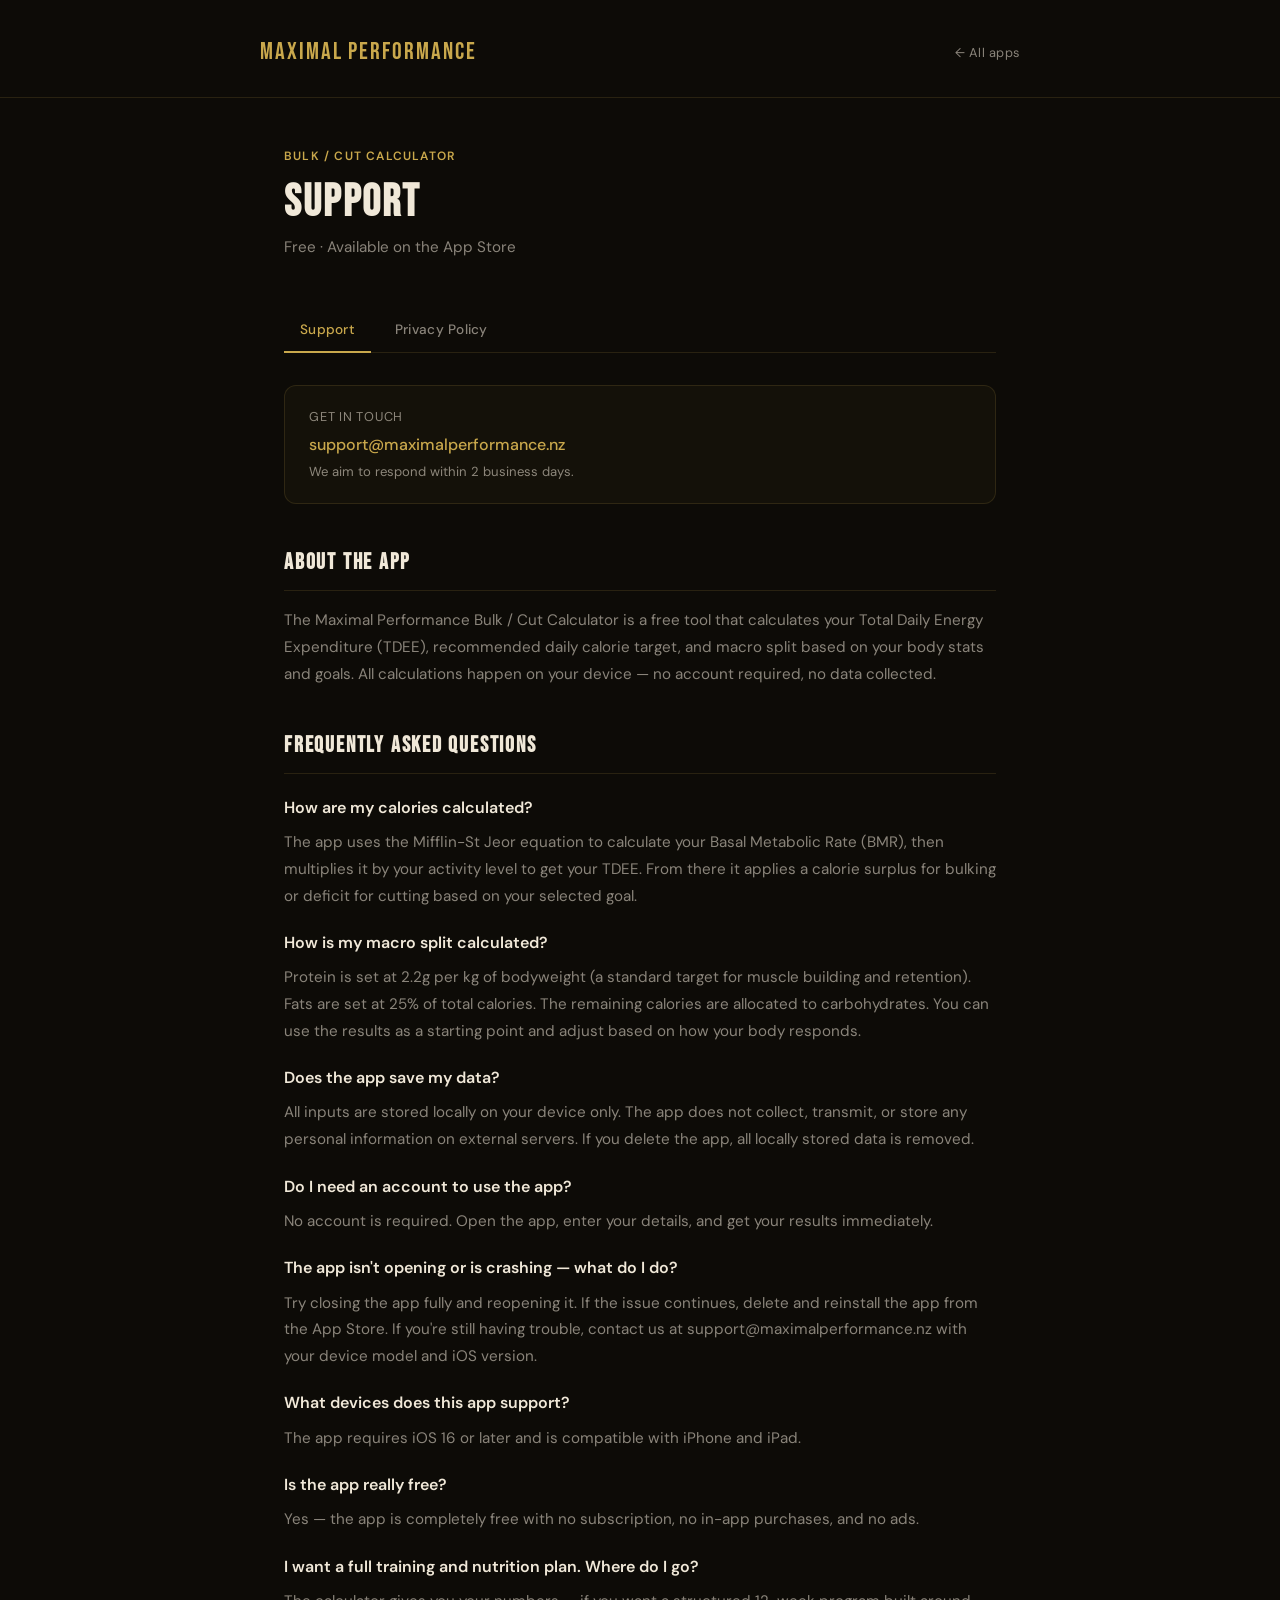
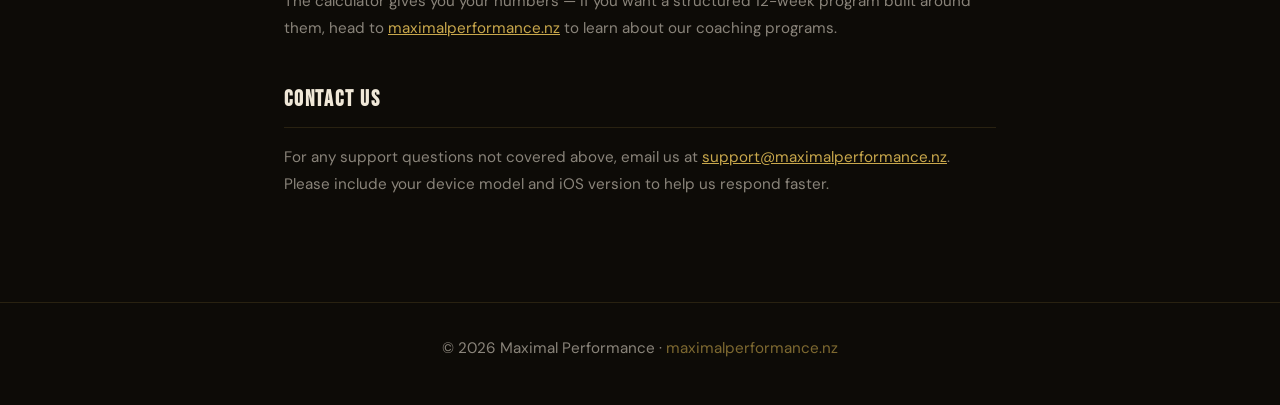
==== calculator/index.html @ 5296001e "Add files via upload" ====
<!DOCTYPE html>
<html lang="en">
<head>
  <meta charset="UTF-8">
  <meta name="viewport" content="width=device-width, initial-scale=1.0">
  <title>Support — Bulk / Cut Calculator · Maximal Performance</title>
  <link rel="preconnect" href="https://fonts.googleapis.com">
  <link rel="preconnect" href="https://fonts.gstatic.com" crossorigin>
  <link href="https://fonts.googleapis.com/css2?family=Bebas+Neue&family=DM+Sans:wght@400;500;600&display=swap" rel="stylesheet">
  <link rel="stylesheet" href="/assets/css/shared.css">
</head>
<body>

  <header>
    <nav class="nav">
      <a href="/" class="wordmark">Maximal Performance</a>
      <a href="/" class="nav-back">← All apps</a>
    </nav>
  </header>

  <main>
    <p class="page-eyebrow">Bulk / Cut Calculator</p>
    <h1 class="page-title">Support</h1>
    <p class="page-subtitle">Free · Available on the App Store</p>

    <div class="tab-row">
      <a href="/calculator" class="tab active">Support</a>
      <a href="/calculator/privacy" class="tab">Privacy Policy</a>
    </div>

    <div class="contact-card">
      <div>
        <div class="contact-label">Get in touch</div>
        <div class="contact-email">support@maximalperformance.nz</div>
        <div class="contact-note">We aim to respond within 2 business days.</div>
      </div>
    </div>

    <section>
      <h2>About the app</h2>
      <p>The Maximal Performance Bulk / Cut Calculator is a free tool that calculates your Total Daily Energy Expenditure (TDEE), recommended daily calorie target, and macro split based on your body stats and goals. All calculations happen on your device — no account required, no data collected.</p>
    </section>

    <section>
      <h2>Frequently asked questions</h2>

      <h3>How are my calories calculated?</h3>
      <p>The app uses the Mifflin-St Jeor equation to calculate your Basal Metabolic Rate (BMR), then multiplies it by your activity level to get your TDEE. From there it applies a calorie surplus for bulking or deficit for cutting based on your selected goal.</p>

      <h3>How is my macro split calculated?</h3>
      <p>Protein is set at 2.2g per kg of bodyweight (a standard target for muscle building and retention). Fats are set at 25% of total calories. The remaining calories are allocated to carbohydrates. You can use the results as a starting point and adjust based on how your body responds.</p>

      <h3>Does the app save my data?</h3>
      <p>All inputs are stored locally on your device only. The app does not collect, transmit, or store any personal information on external servers. If you delete the app, all locally stored data is removed.</p>

      <h3>Do I need an account to use the app?</h3>
      <p>No account is required. Open the app, enter your details, and get your results immediately.</p>

      <h3>The app isn't opening or is crashing — what do I do?</h3>
      <p>Try closing the app fully and reopening it. If the issue continues, delete and reinstall the app from the App Store. If you're still having trouble, contact us at support@maximalperformance.nz with your device model and iOS version.</p>

      <h3>What devices does this app support?</h3>
      <p>The app requires iOS 16 or later and is compatible with iPhone and iPad.</p>

      <h3>Is the app really free?</h3>
      <p>Yes — the app is completely free with no subscription, no in-app purchases, and no ads.</p>

      <h3>I want a full training and nutrition plan. Where do I go?</h3>
      <p>The calculator gives you your numbers — if you want a structured 12-week program built around them, head to <a href="https://maximalperformance.nz" style="color: var(--gold);">maximalperformance.nz</a> to learn about our coaching programs.</p>
    </section>

    <section>
      <h2>Contact us</h2>
      <p>For any support questions not covered above, email us at <a href="mailto:support@maximalperformance.nz" style="color: var(--gold);">support@maximalperformance.nz</a>. Please include your device model and iOS version to help us respond faster.</p>
    </section>
  </main>

  <footer>
    <p>© 2026 Maximal Performance · <a href="https://maximalperformance.nz">maximalperformance.nz</a></p>
  </footer>

</body>
</html>
---- assets/css/shared.css ----
*, *::before, *::after { box-sizing: border-box; margin: 0; padding: 0; }

:root {
  --bg: #0D0B07;
  --surface: #141109;
  --border: rgba(201,168,76,0.15);
  --gold: #C9A84C;
  --gold-dim: rgba(201,168,76,0.6);
  --text: #F0E8D8;
  --text-muted: rgba(240,232,216,0.55);
}

body {
  background: var(--bg);
  color: var(--text);
  font-family: 'DM Sans', sans-serif;
  min-height: 100vh;
  display: flex;
  flex-direction: column;
  font-size: 16px;
  line-height: 1.7;
}

header {
  padding: 2rem 2rem 1.5rem;
  border-bottom: 1px solid var(--border);
}

.nav {
  display: flex;
  align-items: center;
  justify-content: space-between;
  max-width: 760px;
  margin: 0 auto;
  width: 100%;
  gap: 1rem;
}

.wordmark {
  font-family: 'Bebas Neue', sans-serif;
  font-size: 1.5rem;
  letter-spacing: 0.08em;
  color: var(--gold);
  text-decoration: none;
}

.nav-back {
  font-size: 0.8rem;
  color: var(--text-muted);
  text-decoration: none;
  letter-spacing: 0.04em;
}

.nav-back:hover { color: var(--gold-dim); }

main {
  flex: 1;
  max-width: 760px;
  margin: 0 auto;
  padding: 3rem 1.5rem 4rem;
  width: 100%;
}

.page-eyebrow {
  font-size: 0.75rem;
  font-weight: 600;
  letter-spacing: 0.1em;
  text-transform: uppercase;
  color: var(--gold);
  margin-bottom: 0.75rem;
}

.page-title {
  font-family: 'Bebas Neue', sans-serif;
  font-size: 2.8rem;
  letter-spacing: 0.05em;
  color: var(--text);
  line-height: 1.05;
  margin-bottom: 0.5rem;
}

.page-subtitle {
  font-size: 0.95rem;
  color: var(--text-muted);
  margin-bottom: 3rem;
}

.contact-card {
  background: var(--surface);
  border: 1px solid var(--border);
  border-radius: 12px;
  padding: 1.25rem 1.5rem;
  margin-bottom: 2.5rem;
  display: flex;
  align-items: center;
  gap: 1rem;
  flex-wrap: wrap;
}

.contact-label {
  font-size: 0.8rem;
  color: var(--text-muted);
  text-transform: uppercase;
  letter-spacing: 0.06em;
  margin-bottom: 0.2rem;
}

.contact-email {
  font-size: 1rem;
  font-weight: 500;
  color: var(--gold);
}

.contact-note {
  font-size: 0.82rem;
  color: var(--text-muted);
  margin-top: 0.2rem;
}

section {
  margin-bottom: 2.5rem;
}

h2 {
  font-family: 'Bebas Neue', sans-serif;
  font-size: 1.4rem;
  letter-spacing: 0.08em;
  color: var(--text);
  margin-bottom: 1rem;
  padding-bottom: 0.5rem;
  border-bottom: 1px solid var(--border);
}

h3 {
  font-size: 1rem;
  font-weight: 600;
  color: var(--text);
  margin-bottom: 0.5rem;
  margin-top: 1.25rem;
}

p {
  font-size: 0.95rem;
  color: var(--text-muted);
  margin-bottom: 0.75rem;
  line-height: 1.75;
}

ul {
  padding-left: 1.25rem;
  margin-bottom: 0.75rem;
}

li {
  font-size: 0.95rem;
  color: var(--text-muted);
  line-height: 1.75;
  margin-bottom: 0.25rem;
}

.tab-row {
  display: flex;
  gap: 0.5rem;
  margin-bottom: 2rem;
  border-bottom: 1px solid var(--border);
  padding-bottom: 0;
}

.tab {
  font-size: 0.85rem;
  font-weight: 500;
  padding: 0.6rem 1rem;
  text-decoration: none;
  color: var(--text-muted);
  border-bottom: 2px solid transparent;
  margin-bottom: -1px;
  letter-spacing: 0.02em;
  transition: color 0.2s;
}

.tab.active {
  color: var(--gold);
  border-bottom-color: var(--gold);
}

.tab:hover { color: var(--text); }

footer {
  text-align: center;
  padding: 2rem;
  font-size: 0.8rem;
  color: var(--text-muted);
  border-top: 1px solid var(--border);
}

footer a { color: var(--gold-dim); text-decoration: none; }

@media (max-width: 480px) {
  .page-title { font-size: 2.2rem; }
  main { padding: 2rem 1.25rem 3rem; }
}
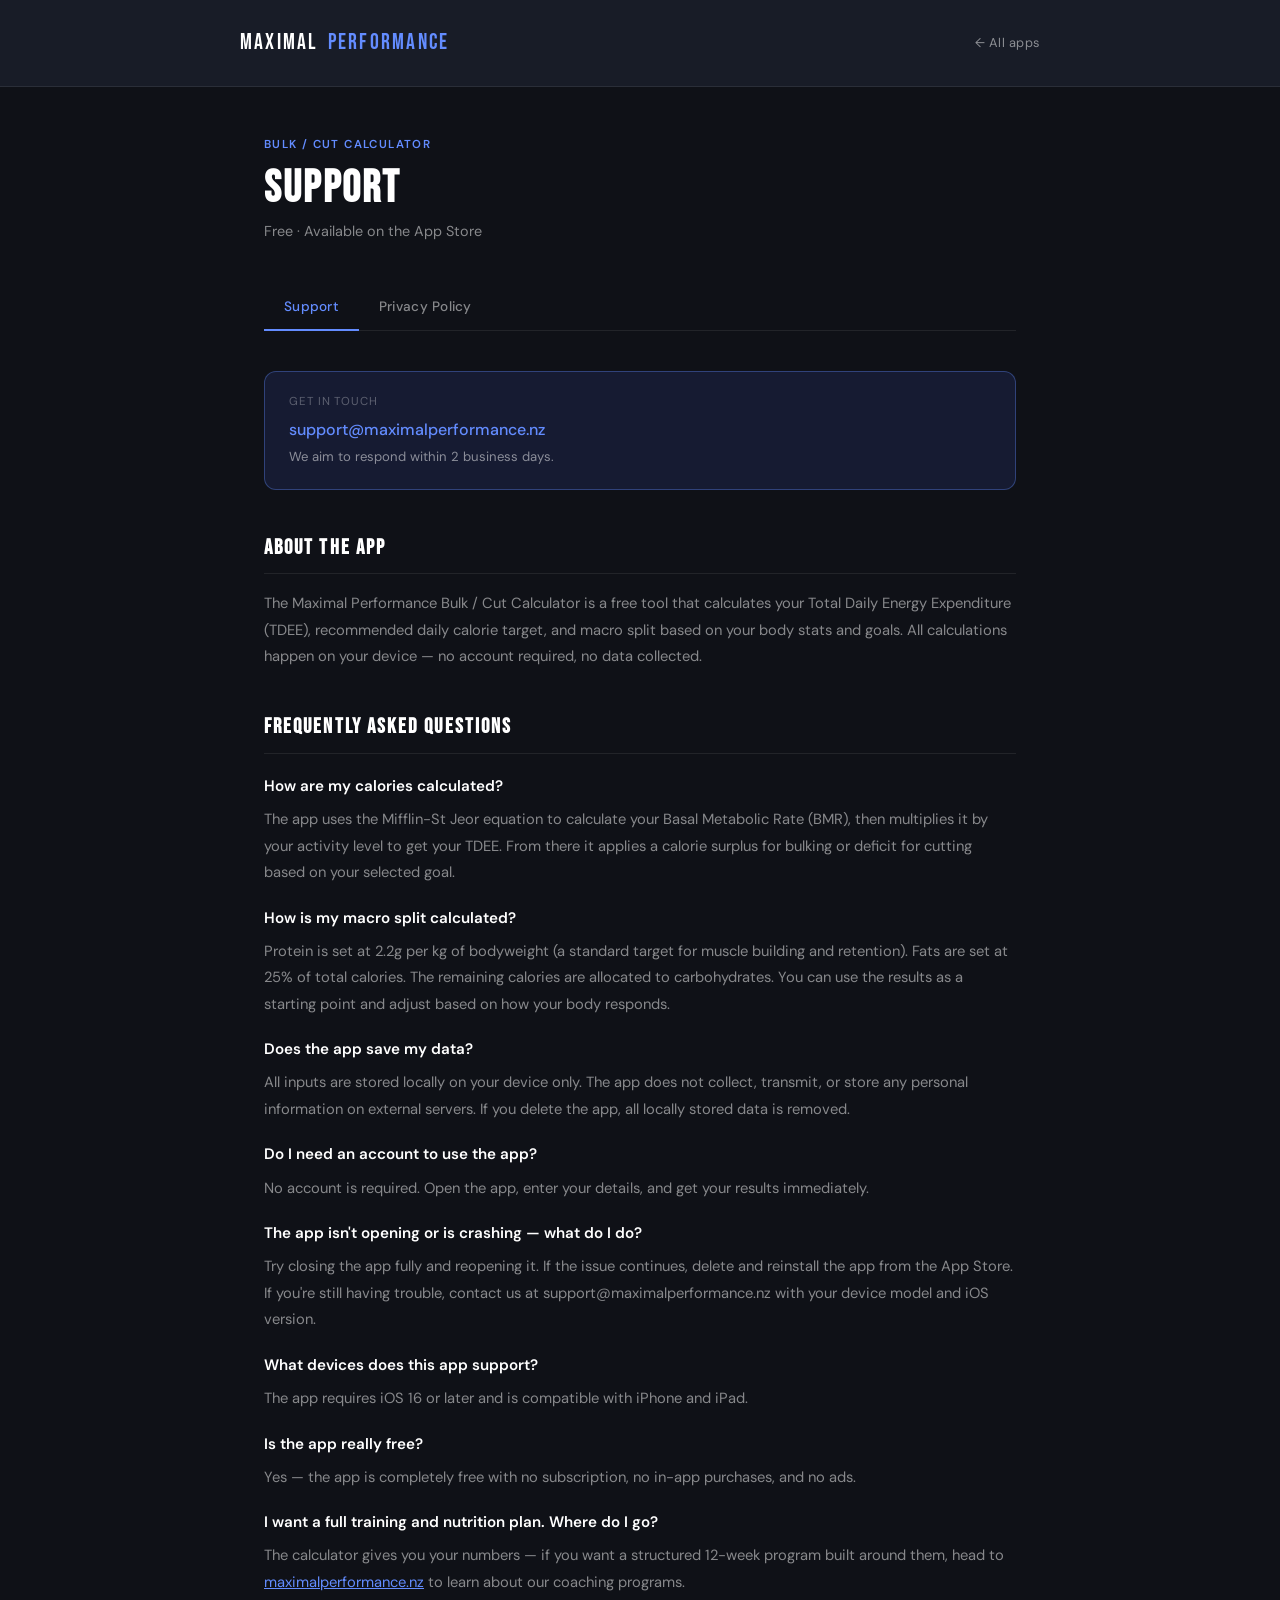
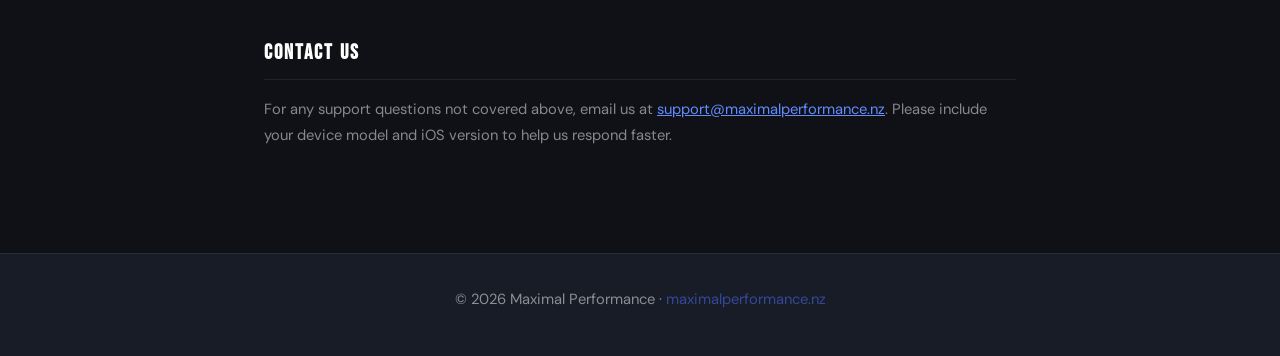
==== commit 7330d4b1: "Add files via upload" ====
--- a/calculator/index.html
+++ b/calculator/index.html
@@ -13,7 +13,7 @@
 
   <header>
     <nav class="nav">
-      <a href="/" class="wordmark">Maximal Performance</a>
+      <a href="/" class="wordmark"><span class="w1">MAXIMAL</span><span class="w2">PERFORMANCE</span></a>
       <a href="/" class="nav-back">← All apps</a>
     </nav>
   </header>
@@ -25,7 +25,7 @@
 
     <div class="tab-row">
       <a href="/calculator" class="tab active">Support</a>
-      <a href="/calculator/privacy" class="tab">Privacy Policy</a>
+      <a href="/calculator/privacy.html" class="tab">Privacy Policy</a>
     </div>
 
     <div class="contact-card">
@@ -66,12 +66,12 @@
       <p>Yes — the app is completely free with no subscription, no in-app purchases, and no ads.</p>
 
       <h3>I want a full training and nutrition plan. Where do I go?</h3>
-      <p>The calculator gives you your numbers — if you want a structured 12-week program built around them, head to <a href="https://maximalperformance.nz" style="color: var(--gold);">maximalperformance.nz</a> to learn about our coaching programs.</p>
+      <p>The calculator gives you your numbers — if you want a structured 12-week program built around them, head to <a href="https://maximalperformance.nz" style="color: var(--blue-bright);">maximalperformance.nz</a> to learn about our coaching programs.</p>
     </section>
 
     <section>
       <h2>Contact us</h2>
-      <p>For any support questions not covered above, email us at <a href="mailto:support@maximalperformance.nz" style="color: var(--gold);">support@maximalperformance.nz</a>. Please include your device model and iOS version to help us respond faster.</p>
+      <p>For any support questions not covered above, email us at <a href="mailto:support@maximalperformance.nz" style="color: var(--blue-bright);">support@maximalperformance.nz</a>. Please include your device model and iOS version to help us respond faster.</p>
     </section>
   </main>
 
--- a/assets/css/shared.css
+++ b/assets/css/shared.css
@@ -1,13 +1,18 @@
 *, *::before, *::after { box-sizing: border-box; margin: 0; padding: 0; }
 
 :root {
-  --bg: #0D0B07;
-  --surface: #141109;
-  --border: rgba(201,168,76,0.15);
-  --gold: #C9A84C;
-  --gold-dim: rgba(201,168,76,0.6);
-  --text: #F0E8D8;
-  --text-muted: rgba(240,232,216,0.55);
+  --bg: #0F1117;
+  --surface: #181C27;
+  --surface-2: #1E2333;
+  --border: rgba(255,255,255,0.08);
+  --border-hover: rgba(99,140,255,0.35);
+  --blue: #4C6EF5;
+  --blue-bright: #638CFF;
+  --blue-dim: rgba(76,110,245,0.55);
+  --blue-glow: rgba(76,110,245,0.12);
+  --text: #FFFFFF;
+  --text-muted: rgba(255,255,255,0.5);
+  --text-dim: rgba(255,255,255,0.3);
 }
 
 body {
@@ -22,15 +27,16 @@
 }
 
 header {
-  padding: 2rem 2rem 1.5rem;
+  padding: 1.5rem 2rem;
   border-bottom: 1px solid var(--border);
+  background: var(--surface);
 }
 
 .nav {
   display: flex;
   align-items: center;
   justify-content: space-between;
-  max-width: 760px;
+  max-width: 800px;
   margin: 0 auto;
   width: 100%;
   gap: 1rem;
@@ -38,77 +44,79 @@
 
 .wordmark {
   font-family: 'Bebas Neue', sans-serif;
-  font-size: 1.5rem;
-  letter-spacing: 0.08em;
-  color: var(--gold);
+  font-size: 1.4rem;
+  letter-spacing: 0.1em;
   text-decoration: none;
-}
+  display: flex;
+  gap: 0.4em;
+}
+
+.wordmark .w1 { color: var(--text); }
+.wordmark .w2 { color: var(--blue-bright); }
 
 .nav-back {
   font-size: 0.8rem;
   color: var(--text-muted);
   text-decoration: none;
   letter-spacing: 0.04em;
-}
-
-.nav-back:hover { color: var(--gold-dim); }
+  transition: color 0.2s;
+}
+
+.nav-back:hover { color: var(--blue-bright); }
 
 main {
   flex: 1;
-  max-width: 760px;
+  max-width: 800px;
   margin: 0 auto;
   padding: 3rem 1.5rem 4rem;
   width: 100%;
 }
 
 .page-eyebrow {
-  font-size: 0.75rem;
+  font-size: 0.72rem;
   font-weight: 600;
-  letter-spacing: 0.1em;
+  letter-spacing: 0.12em;
   text-transform: uppercase;
-  color: var(--gold);
-  margin-bottom: 0.75rem;
+  color: var(--blue-bright);
+  margin-bottom: 0.6rem;
 }
 
 .page-title {
   font-family: 'Bebas Neue', sans-serif;
   font-size: 2.8rem;
   letter-spacing: 0.05em;
-  color: var(--text);
   line-height: 1.05;
-  margin-bottom: 0.5rem;
-}
+  margin-bottom: 0.4rem;
+}
+
+.page-title .highlight { color: var(--blue-bright); }
 
 .page-subtitle {
-  font-size: 0.95rem;
-  color: var(--text-muted);
-  margin-bottom: 3rem;
+  font-size: 0.9rem;
+  color: var(--text-muted);
+  margin-bottom: 2.5rem;
 }
 
 .contact-card {
-  background: var(--surface);
-  border: 1px solid var(--border);
+  background: var(--blue-glow);
+  border: 1px solid var(--border-hover);
   border-radius: 12px;
   padding: 1.25rem 1.5rem;
   margin-bottom: 2.5rem;
-  display: flex;
-  align-items: center;
-  gap: 1rem;
-  flex-wrap: wrap;
 }
 
 .contact-label {
-  font-size: 0.8rem;
-  color: var(--text-muted);
+  font-size: 0.72rem;
+  color: var(--text-dim);
   text-transform: uppercase;
-  letter-spacing: 0.06em;
-  margin-bottom: 0.2rem;
+  letter-spacing: 0.08em;
+  margin-bottom: 0.3rem;
 }
 
 .contact-email {
   font-size: 1rem;
   font-weight: 500;
-  color: var(--gold);
+  color: var(--blue-bright);
 }
 
 .contact-note {
@@ -123,8 +131,8 @@
 
 h2 {
   font-family: 'Bebas Neue', sans-serif;
-  font-size: 1.4rem;
-  letter-spacing: 0.08em;
+  font-size: 1.3rem;
+  letter-spacing: 0.1em;
   color: var(--text);
   margin-bottom: 1rem;
   padding-bottom: 0.5rem;
@@ -132,18 +140,18 @@
 }
 
 h3 {
-  font-size: 1rem;
+  font-size: 0.95rem;
   font-weight: 600;
   color: var(--text);
-  margin-bottom: 0.5rem;
+  margin-bottom: 0.4rem;
   margin-top: 1.25rem;
 }
 
 p {
-  font-size: 0.95rem;
+  font-size: 0.92rem;
   color: var(--text-muted);
   margin-bottom: 0.75rem;
-  line-height: 1.75;
+  line-height: 1.8;
 }
 
 ul {
@@ -152,24 +160,23 @@
 }
 
 li {
-  font-size: 0.95rem;
-  color: var(--text-muted);
-  line-height: 1.75;
+  font-size: 0.92rem;
+  color: var(--text-muted);
+  line-height: 1.8;
   margin-bottom: 0.25rem;
 }
 
 .tab-row {
   display: flex;
-  gap: 0.5rem;
-  margin-bottom: 2rem;
+  gap: 0;
+  margin-bottom: 2.5rem;
   border-bottom: 1px solid var(--border);
-  padding-bottom: 0;
 }
 
 .tab {
   font-size: 0.85rem;
   font-weight: 500;
-  padding: 0.6rem 1rem;
+  padding: 0.65rem 1.25rem;
   text-decoration: none;
   color: var(--text-muted);
   border-bottom: 2px solid transparent;
@@ -179,23 +186,27 @@
 }
 
 .tab.active {
-  color: var(--gold);
-  border-bottom-color: var(--gold);
-}
-
-.tab:hover { color: var(--text); }
+  color: var(--blue-bright);
+  border-bottom-color: var(--blue-bright);
+}
+
+.tab:hover:not(.active) { color: var(--text); }
+
+a { color: var(--blue-bright); }
 
 footer {
   text-align: center;
   padding: 2rem;
   font-size: 0.8rem;
-  color: var(--text-muted);
+  color: var(--text-dim);
   border-top: 1px solid var(--border);
-}
-
-footer a { color: var(--gold-dim); text-decoration: none; }
+  background: var(--surface);
+}
+
+footer a { color: var(--blue-dim); text-decoration: none; }
 
 @media (max-width: 480px) {
   .page-title { font-size: 2.2rem; }
   main { padding: 2rem 1.25rem 3rem; }
-}
+  header { padding: 1.25rem; }
+}
